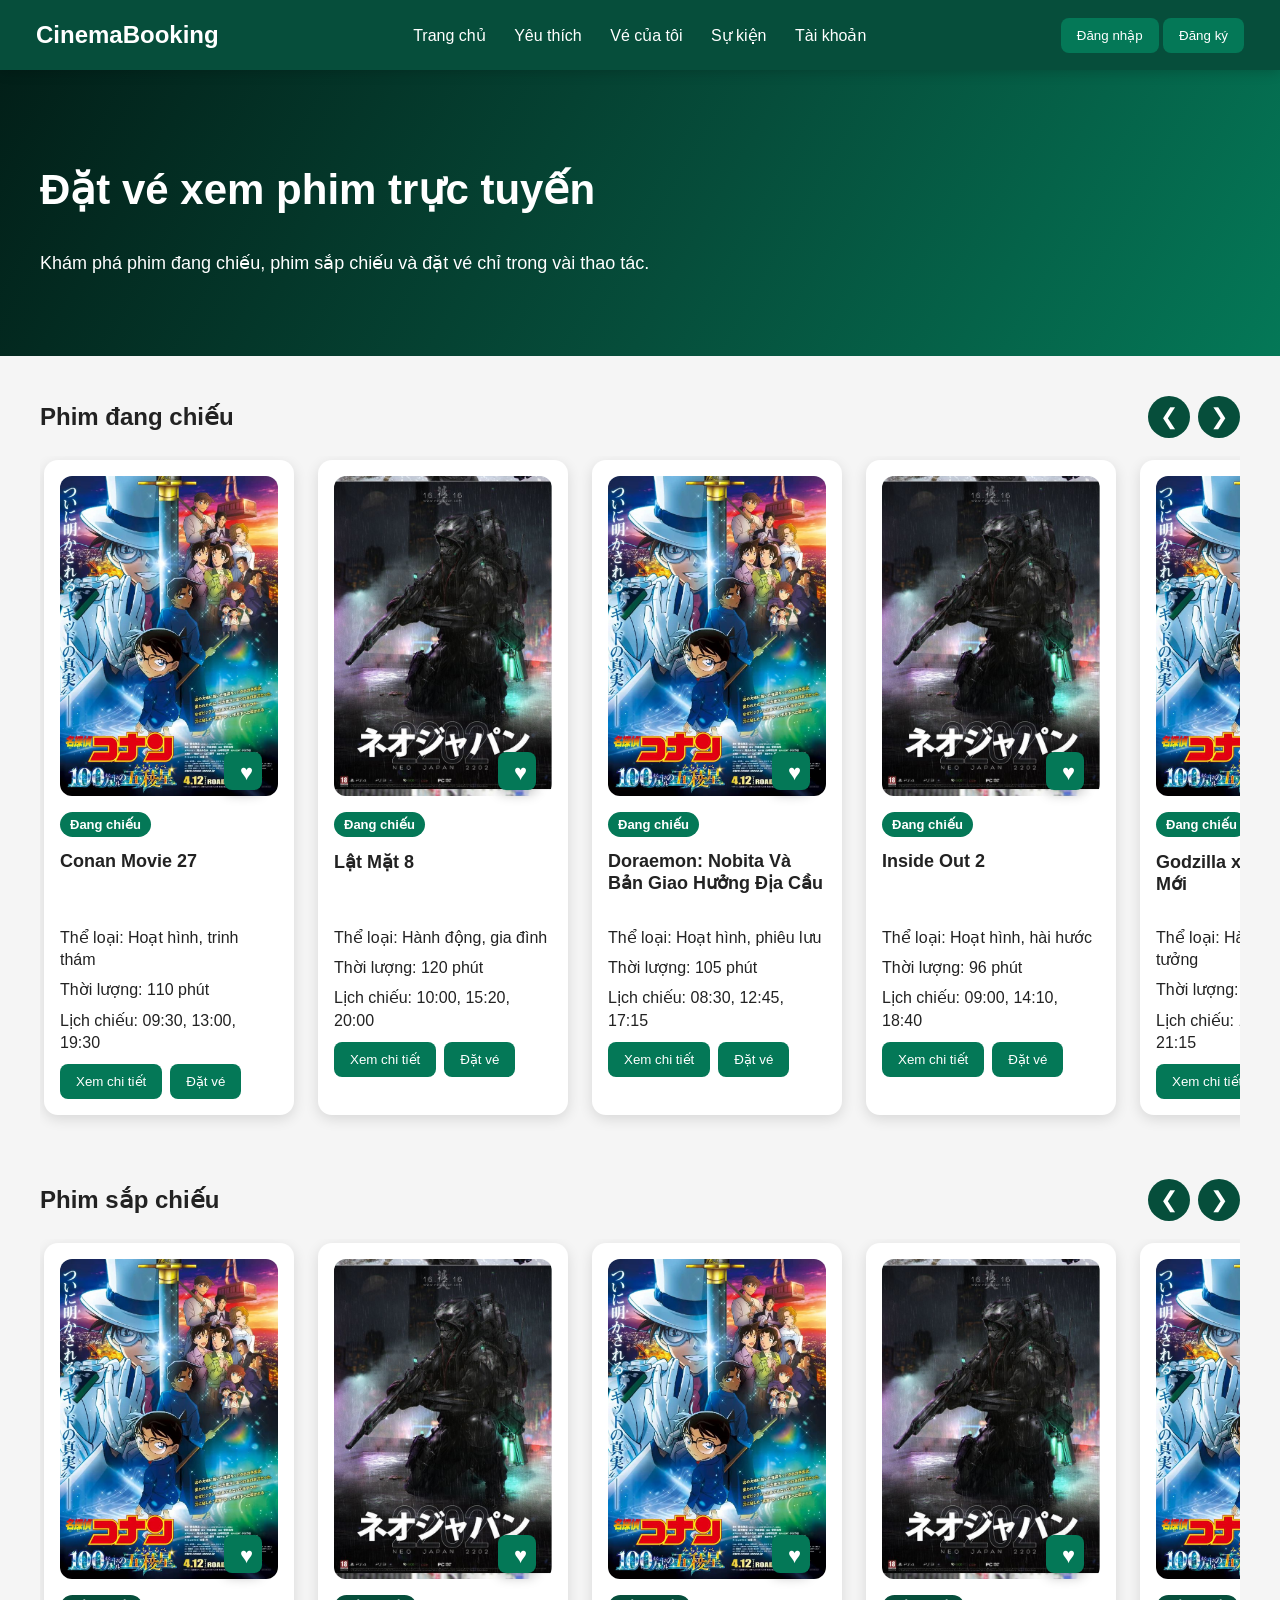
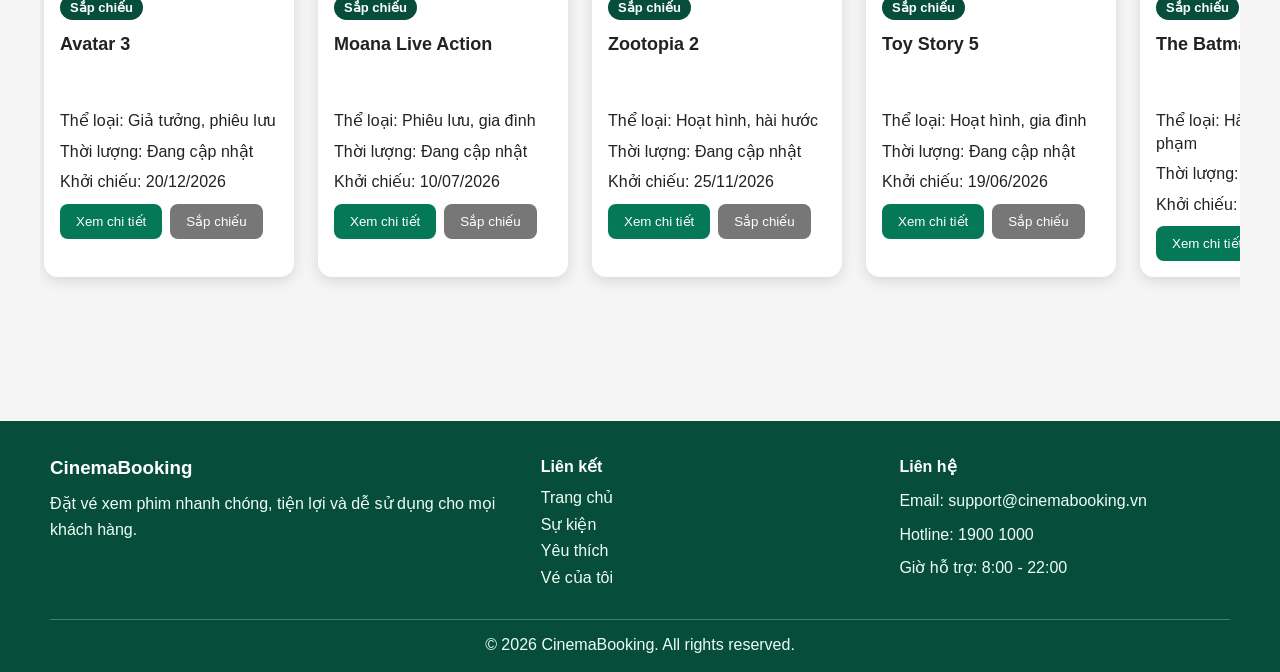
==== user/index.html @ 3aec98d5 "week_1" ====
<!DOCTYPE html>
<html lang="vi">
<head>
  <meta charset="UTF-8">
  <title>Cinema Booking</title>
  <link rel="stylesheet" href="../css/style.css">
  <link rel="stylesheet" href="../css/user.css">
</head>
<body>

<header class="header">
  <div class="logo">CinemaBooking</div>

  <nav>
    <a href="index.html">Trang chủ</a>
    <a href="favorites.html">Yêu thích</a>
    <a href="#" onclick="requireLogin('tickets')">Vé của tôi</a>
    <a href="events.html">Sự kiện</a>
    <a href="#" onclick="requireLogin('profile')">Tài khoản</a>
  </nav>

  <div id="authArea">
    <button onclick="openLoginModal()">Đăng nhập</button>
    <button onclick="openRegisterModal()">Đăng ký</button>
  </div>
</header>

<section class="banner home-hero">
  <div>
    <h1>Đặt vé xem phim trực tuyến</h1>
    <p>Khám phá phim đang chiếu, phim sắp chiếu và đặt vé chỉ trong vài thao tác.</p>
  </div>
</section>

<main class="container">
  <section class="movie-section" id="recentSection">
    <div class="section-heading">
      <h2>Xem gần đây</h2>
    </div>
    <div class="movie-grid" id="recentList"></div>
  </section>

  <section class="movie-section" id="nowShowingSection">
    <div class="section-heading">
      <h2>Phim đang chiếu</h2>
      <div class="carousel-actions">
        <button class="carousel-btn" onclick="scrollMovies('nowShowingList', -1)" aria-label="Lướt phim đang chiếu sang trái">&#10094;</button>
        <button class="carousel-btn" onclick="scrollMovies('nowShowingList', 1)" aria-label="Lướt phim đang chiếu sang phải">&#10095;</button>
      </div>
    </div>

    <div class="movie-carousel">
      <div class="movie-list" id="nowShowingList"></div>
    </div>
  </section>

  <section class="movie-section" id="comingSoonSection">
    <div class="section-heading">
      <h2>Phim sắp chiếu</h2>
      <div class="carousel-actions">
        <button class="carousel-btn" onclick="scrollMovies('comingSoonList', -1)" aria-label="Lướt phim sắp chiếu sang trái">&#10094;</button>
        <button class="carousel-btn" onclick="scrollMovies('comingSoonList', 1)" aria-label="Lướt phim sắp chiếu sang phải">&#10095;</button>
      </div>
    </div>

    <div class="movie-carousel">
      <div class="movie-list" id="comingSoonList"></div>
    </div>
  </section>
</main>

<footer class="footer">
  <div class="footer-content">
    <div>
      <h3>CinemaBooking</h3>
      <p>Đặt vé xem phim nhanh chóng, tiện lợi và dễ sử dụng cho mọi khách hàng.</p>
    </div>
    <div>
      <h4>Liên kết</h4>
      <a href="index.html">Trang chủ</a>
      <a href="events.html">Sự kiện</a>
      <a href="favorites.html">Yêu thích</a>
      <a href="#" onclick="requireLogin('tickets')">Vé của tôi</a>
    </div>
    <div>
      <h4>Liên hệ</h4>
      <p>Email: support@cinemabooking.vn</p>
      <p>Hotline: 1900 1000</p>
      <p>Giờ hỗ trợ: 8:00 - 22:00</p>
    </div>
  </div>
  <div class="footer-bottom">© 2026 CinemaBooking. All rights reserved.</div>
</footer>

<div id="loginModal" class="modal">
  <div class="modal-content">
    <span class="close" onclick="closeModal('loginModal')">&times;</span>
    <h2>Đăng nhập</h2>
    <input type="email" id="loginEmail" placeholder="Email">
    <input type="password" id="loginPassword" placeholder="Mật khẩu">
    <button onclick="login()">Đăng nhập</button>
    <p>Chưa có tài khoản? <a href="#" onclick="switchToRegister()">Đăng ký</a></p>
  </div>
</div>

<div id="registerModal" class="modal">
  <div class="modal-content">
    <span class="close" onclick="closeModal('registerModal')">&times;</span>
    <h2>Đăng ký</h2>
    <input type="text" id="registerName" placeholder="Họ tên">
    <input type="email" id="registerEmail" placeholder="Email">
    <input type="password" id="registerPassword" placeholder="Mật khẩu">
    <button onclick="register()">Đăng ký</button>
    <p>Đã có tài khoản? <a href="#" onclick="switchToLogin()">Đăng nhập</a></p>
  </div>
</div>

<script src="../js/auth.js"></script>
<script src="../js/user.js"></script>
</body>
</html>
---- css/style.css ----
* {
  box-sizing: border-box;
  font-family: Arial, sans-serif;
}

body {
  margin: 0;
  background: #f5f5f5;
  color: #222;
  padding-top: 70px;
}

.header {
  position: fixed;
  top: 0;
  left: 0;
  right: 0;
  height: 70px;
  background: #064e3b;
  color: white;
  display: flex;
  align-items: center;
  justify-content: space-between;
  padding: 0 36px;
  z-index: 1000;
  box-shadow: 0 2px 12px rgba(0,0,0,0.18);
}

.logo {
  font-size: 24px;
  font-weight: bold;
  color: white;
}

.header nav a {
  color: white;
  text-decoration: none;
  margin: 0 12px;
}

.header button,
.movie-card button,
.modal-content button {
  border: none;
  background: #047857;
  color: white;
  padding: 10px 16px;
  border-radius: 8px;
  cursor: pointer;
}

.header button:hover,
.movie-card button:hover,
.modal-content button:hover {
  background: #065f46;
}

.container {
  padding: 40px;
}

.banner {
  padding: 60px 40px;
  background: linear-gradient(120deg, #021f18, #064e3b 55%, #047857);
  color: white;
}

.banner h1 {
  font-size: 42px;
}

.footer {
  background: #064e3b;
  color: #f0fdf4;
  margin-top: 40px;
  padding: 36px 40px 18px;
}

.footer-content {
  display: grid;
  grid-template-columns: 1.4fr 1fr 1fr;
  gap: 28px;
  max-width: 1180px;
  margin: 0 auto;
}

.footer h3,
.footer h4 {
  color: white;
  margin: 0 0 12px;
}

.footer p {
  line-height: 1.6;
  margin: 0 0 8px;
}

.footer a {
  color: #f0fdf4;
  display: block;
  margin-bottom: 8px;
  text-decoration: none;
}

.footer a:hover {
  color: #d9f99d;
}

.footer-bottom {
  border-top: 1px solid rgba(255,255,255,0.25);
  margin: 24px auto 0;
  max-width: 1180px;
  padding-top: 16px;
  text-align: center;
  color: #ecfdf5;
}

@media (max-width: 760px) {
  .footer-content {
    grid-template-columns: 1fr;
  }
}
---- css/user.css ----
.home-hero {
  display: flex;
  align-items: center;
  min-height: 240px;
}

.home-hero p {
  max-width: 720px;
  font-size: 18px;
  line-height: 1.6;
}

.movie-section {
  margin-bottom: 46px;
}

.section-heading {
  display: flex;
  align-items: center;
  justify-content: space-between;
  gap: 16px;
  margin-bottom: 18px;
}

.section-heading h2 {
  margin: 0;
}

.carousel-actions {
  display: flex;
  gap: 8px;
}

.carousel-btn {
  width: 42px;
  height: 42px;
  border: none;
  border-radius: 50%;
  background: #064e3b;
  color: white;
  font-size: 22px;
  cursor: pointer;
}

.carousel-btn:hover {
  background: #047857;
}

.movie-carousel {
  overflow: hidden;
  width: 100%;
}

.movie-list {
  display: flex;
  gap: 24px;
  flex-wrap: nowrap;
  overflow-x: auto;
  scroll-behavior: smooth;
  scrollbar-width: none;
  padding: 4px 4px 18px;
}

.movie-list::-webkit-scrollbar {
  display: none;
}

.movie-card {
  flex: 0 0 250px;
  background: white;
  border-radius: 14px;
  padding: 16px;
  box-shadow: 0 4px 14px rgba(0,0,0,0.12);
}

.movie-card img {
  width: 100%;
  height: 320px;
  object-fit: cover;
  border-radius: 12px;
  background: #ddd;
}

.poster-wrap {
  position: relative;
}

.favorite-btn {
  position: absolute;
  bottom: 10px;
  right: 10px;
  width: 38px;
  height: 38px;
  margin: 0;
  border: none;
  border-radius: 50%;
  background: rgba(255,255,255,0.9);
  color: #777;
  font-size: 22px;
  line-height: 1;
  cursor: pointer;
  box-shadow: 0 4px 12px rgba(0,0,0,0.25);
}

.favorite-btn:hover,
.favorite-btn.active {
  color: #047857;
  background: white;
}

.movie-card h3 {
  margin: 14px 0 8px;
  min-height: 68px;
  font-size: 18px;
}

.movie-card p {
  margin: 8px 0;
  line-height: 1.4;
}

.movie-card button {
  margin-right: 6px;
  margin-top: 8px;
}

.movie-card button:disabled {
  background: #777;
  cursor: not-allowed;
}

.movie-grid {
  display: grid;
  grid-template-columns: repeat(auto-fill, minmax(250px, 1fr));
  gap: 24px;
}

.movie-status {
  display: inline-block;
  margin-top: 12px;
  padding: 5px 10px;
  border-radius: 999px;
  font-size: 13px;
  font-weight: bold;
}

.status-now {
  background: #047857;
  color: white;
}

.status-soon {
  background: #064e3b;
  color: white;
}

.movie-actions {
  display: flex;
  flex-wrap: wrap;
  gap: 8px;
  margin-top: 10px;
}

.movie-actions button {
  margin: 0;
}

.secondary-btn {
  background: #333 !important;
}

.secondary-btn:hover {
  background: #555 !important;
}

.empty-state {
  display: none;
  background: white;
  padding: 24px;
  border-radius: 12px;
  text-align: center;
  box-shadow: 0 4px 14px rgba(0,0,0,0.1);
}

.empty-message {
  grid-column: 1 / -1;
  background: white;
  border-radius: 12px;
  box-shadow: 0 4px 14px rgba(0,0,0,0.1);
  color: #444;
  margin: 0;
  padding: 22px;
}

.movie-detail {
  display: grid;
  grid-template-columns: 280px minmax(0, 1fr);
  gap: 28px;
  background: white;
  padding: 24px;
  border-radius: 12px;
  box-shadow: 0 4px 14px rgba(0,0,0,0.12);
}

.movie-detail img {
  width: 100%;
  height: 380px;
  object-fit: cover;
  border-radius: 12px;
  background: #ddd;
}

.movie-detail .poster-wrap img {
  height: 380px;
}

.movie-detail h1 {
  margin: 14px 0;
}

.movie-detail p {
  line-height: 1.6;
}

.modal {
  position: fixed;
  top: 0;
  left: 0;
  width: 100%;
  height: 100%;
  background: rgba(0,0,0,0.65);
  display: none;
  align-items: center;
  justify-content: center;
  z-index: 1000;
}

.modal-content {
  width: 380px;
  background: white;
  padding: 28px;
  border-radius: 16px;
  position: relative;
}

.modal-content h2 {
  text-align: center;
}

.modal-content input {
  width: 100%;
  padding: 12px;
  margin: 10px 0;
  border: 1px solid #ccc;
  border-radius: 8px;
}

.modal-content button {
  width: 100%;
  margin-top: 12px;
}

.close {
  position: absolute;
  right: 18px;
  top: 12px;
  font-size: 28px;
  cursor: pointer;
}

.page-panel {
  max-width: 760px;
  background: white;
  padding: 24px;
  border-radius: 12px;
  box-shadow: 0 4px 14px rgba(0,0,0,0.12);
}

.page-panel input {
  display: block;
  width: 100%;
  max-width: 420px;
  padding: 12px;
  margin: 10px 0;
  border: 1px solid #ccc;
  border-radius: 8px;
}

.page-panel button {
  border: none;
  background: #047857;
  color: white;
  padding: 10px 16px;
  border-radius: 8px;
  cursor: pointer;
}

.page-panel button:hover {
  background: #065f46;
}

@media (max-width: 640px) {
  .movie-detail {
    grid-template-columns: 1fr;
  }

  .section-heading {
    align-items: flex-start;
    flex-direction: column;
  }

  .movie-card {
    flex-basis: 220px;
  }

  .movie-card img {
    height: 285px;
  }
}
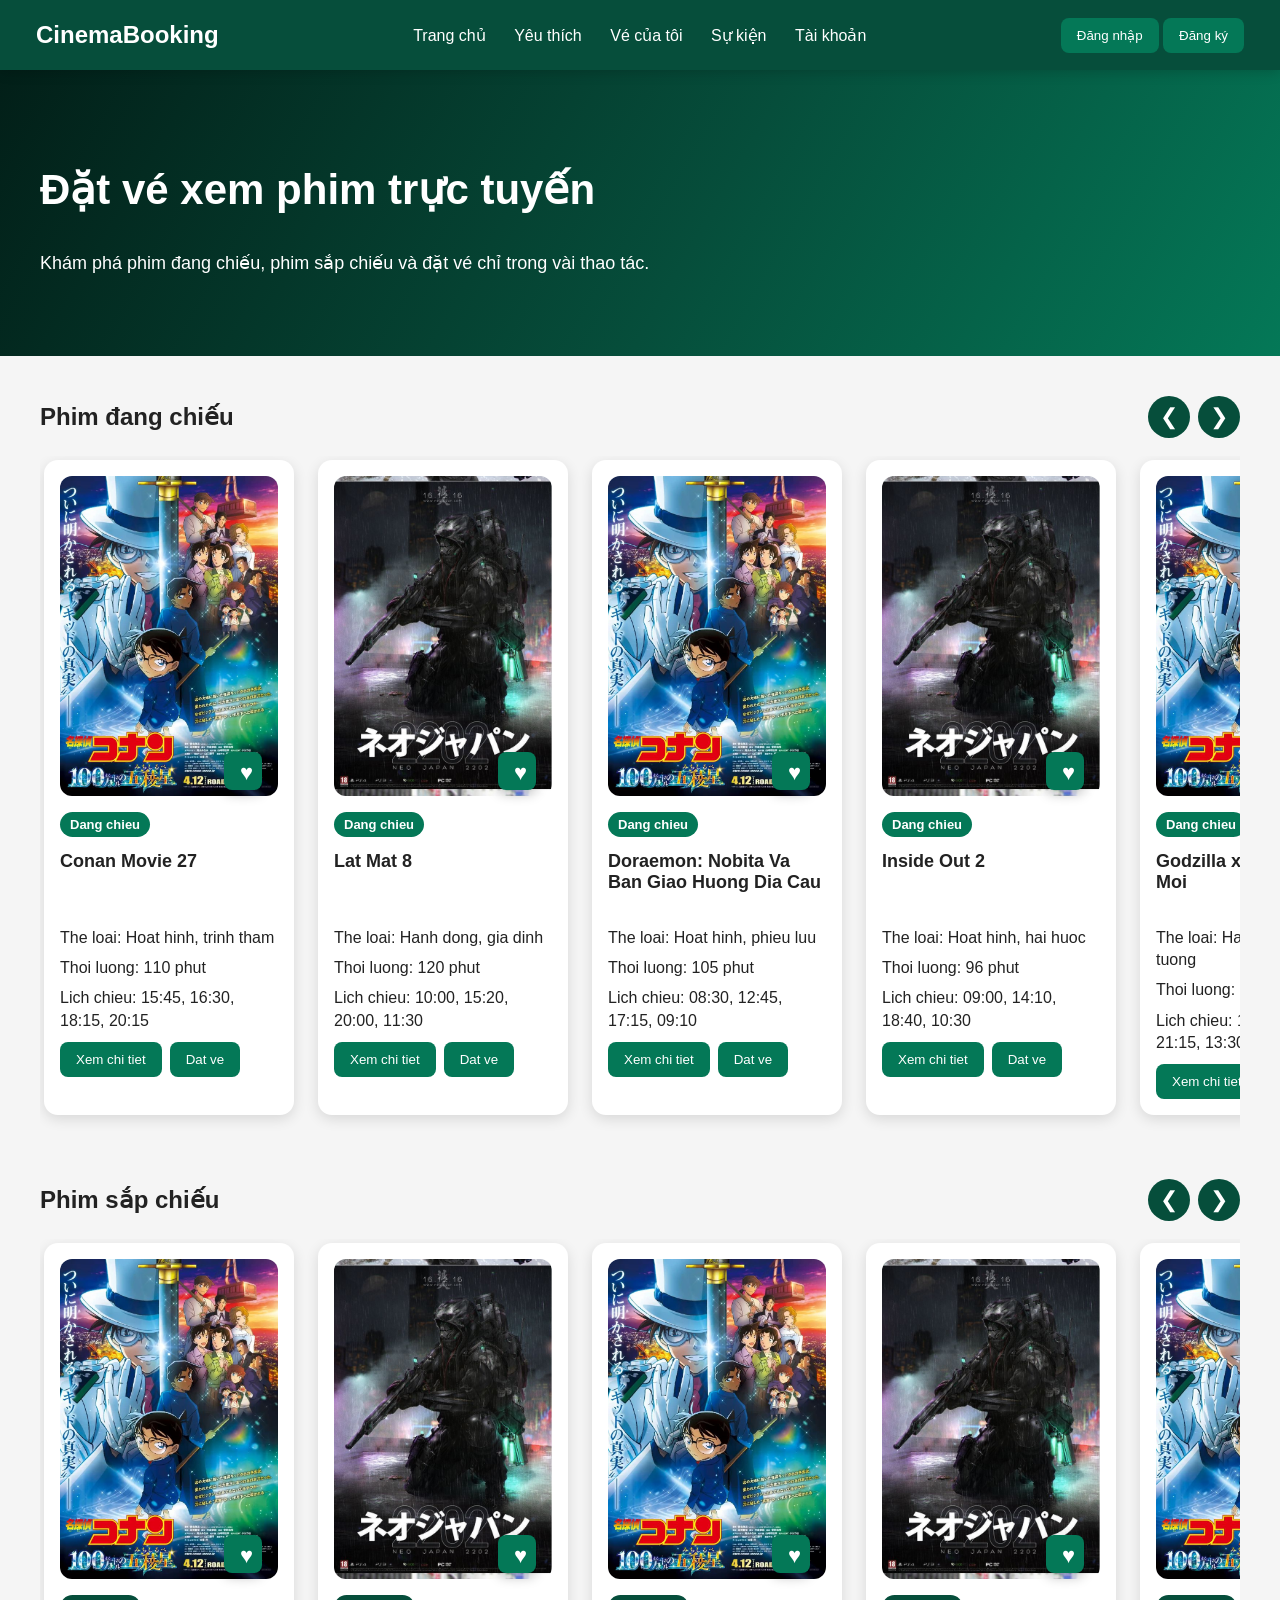
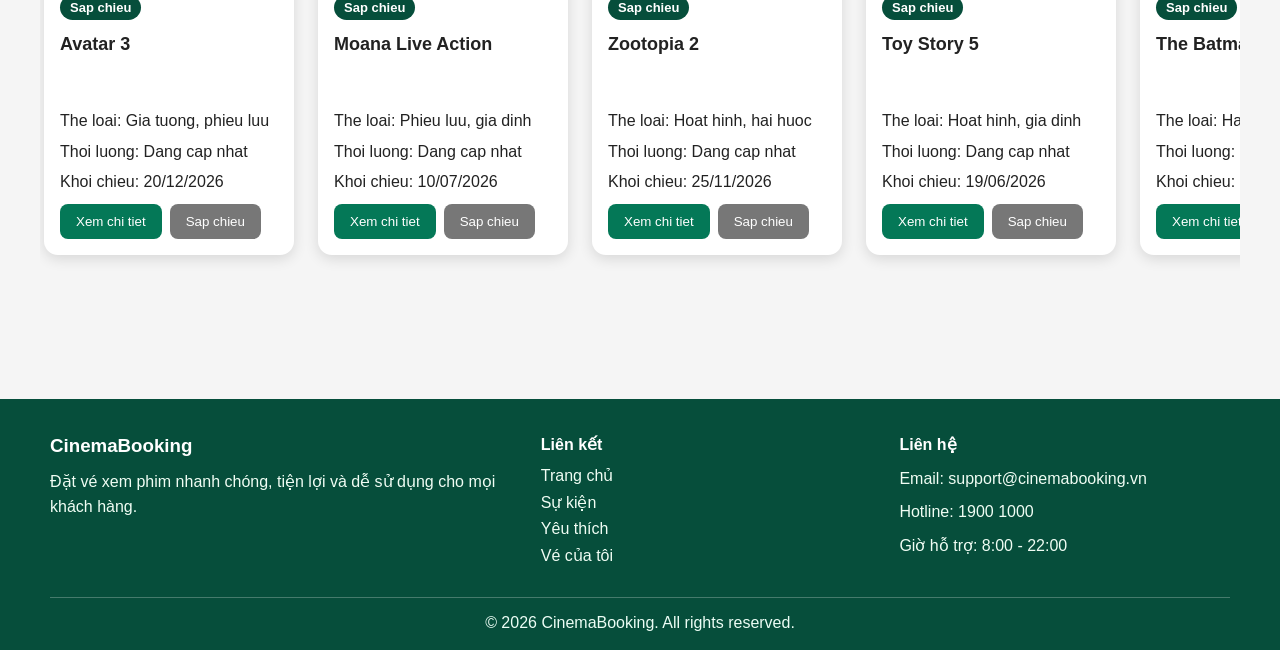
==== commit 77df006a: "Add movie schedules and admin movie management" ====
--- a/user/index.html
+++ b/user/index.html
@@ -116,6 +116,7 @@
 </div>
 
 <script src="../js/auth.js"></script>
+<script src="../js/admin.js"></script>
 <script src="../js/user.js"></script>
 </body>
 </html>
--- a/css/style.css
+++ b/css/style.css
@@ -115,8 +115,108 @@
   color: #ecfdf5;
 }
 
+.admin-panel {
+  background: white;
+  border-radius: 10px;
+  box-shadow: 0 4px 14px rgba(0,0,0,0.1);
+  margin-bottom: 28px;
+  padding: 22px;
+}
+
+.admin-form {
+  display: grid;
+  grid-template-columns: repeat(4, minmax(0, 1fr));
+  gap: 12px;
+}
+
+.admin-form input,
+.admin-form select,
+.admin-form textarea {
+  border: 1px solid #ccc;
+  border-radius: 8px;
+  padding: 10px;
+}
+
+.admin-form textarea {
+  grid-column: span 2;
+  min-height: 86px;
+  resize: vertical;
+}
+
+.admin-check {
+  display: flex;
+  align-items: center;
+  gap: 8px;
+}
+
+.admin-form-actions {
+  display: flex;
+  gap: 10px;
+  grid-column: 1 / -1;
+}
+
+.admin-form-actions button,
+.admin-actions button {
+  border: none;
+  background: #047857;
+  color: white;
+  border-radius: 8px;
+  cursor: pointer;
+  padding: 9px 12px;
+}
+
+.admin-form-actions button:hover,
+.admin-actions button:hover {
+  background: #065f46;
+}
+
+.admin-actions .danger-btn {
+  background: #b91c1c;
+}
+
+.admin-actions .danger-btn:hover {
+  background: #991b1b;
+}
+
+.admin-table-wrap {
+  overflow-x: auto;
+}
+
+.admin-table {
+  width: 100%;
+  border-collapse: collapse;
+  min-width: 980px;
+}
+
+.admin-table th,
+.admin-table td {
+  border-bottom: 1px solid #ddd;
+  padding: 12px;
+  text-align: left;
+  vertical-align: top;
+}
+
+.admin-table th {
+  background: #f0fdf4;
+  color: #064e3b;
+}
+
+.admin-actions {
+  display: flex;
+  flex-wrap: wrap;
+  gap: 8px;
+}
+
 @media (max-width: 760px) {
   .footer-content {
     grid-template-columns: 1fr;
   }
-}
+
+  .admin-form {
+    grid-template-columns: 1fr;
+  }
+
+  .admin-form textarea {
+    grid-column: span 1;
+  }
+}
--- a/css/user.css
+++ b/css/user.css
@@ -260,6 +260,141 @@
   margin-top: 12px;
 }
 
+.schedule-modal {
+  position: fixed;
+  inset: 0;
+  display: none;
+  align-items: center;
+  justify-content: center;
+  background: rgba(0,0,0,0.72);
+  z-index: 1400;
+  padding: 24px;
+}
+
+.schedule-content {
+  width: min(1250px, 100%);
+  min-height: 560px;
+  background: white;
+  color: #20242a;
+  box-shadow: 0 18px 50px rgba(0,0,0,0.35);
+}
+
+.schedule-header {
+  display: flex;
+  align-items: center;
+  justify-content: space-between;
+  border-bottom: 1px solid #ddd;
+  padding: 18px 20px;
+}
+
+.schedule-header h2 {
+  margin: 0;
+  font-size: 24px;
+}
+
+.schedule-close {
+  border: 0;
+  background: transparent;
+  color: #777;
+  cursor: pointer;
+  font-size: 36px;
+  line-height: 1;
+}
+
+.schedule-content h3 {
+  margin: 24px 0 22px;
+  text-align: center;
+  font-size: 34px;
+}
+
+.schedule-days {
+  display: flex;
+  gap: 28px;
+  border-bottom: 1px solid #ccc;
+  margin: 0 32px;
+}
+
+.schedule-day {
+  min-width: 142px;
+  border: 0;
+  border-bottom: 3px solid transparent;
+  background: white;
+  color: #111;
+  cursor: pointer;
+  padding: 8px 0 10px;
+  text-align: center;
+}
+
+.schedule-day.active {
+  border-bottom-color: #0068b7;
+  color: #0068b7;
+}
+
+.schedule-day strong {
+  font-size: 48px;
+  line-height: 1;
+}
+
+.schedule-day span {
+  font-size: 16px;
+  font-weight: bold;
+}
+
+.schedule-format {
+  margin: 46px 32px 16px;
+  font-size: 22px;
+  font-weight: bold;
+}
+
+.schedule-times {
+  display: flex;
+  flex-wrap: wrap;
+  gap: 22px 38px;
+  margin: 0 32px;
+}
+
+.schedule-time {
+  width: 118px;
+  height: 72px;
+  border: 0;
+  background: #e2e2e2;
+  color: #111;
+  cursor: pointer;
+}
+
+.schedule-time.late {
+  background: #b9cdeb;
+}
+
+.schedule-time strong,
+.schedule-time small {
+  display: block;
+}
+
+.schedule-time strong {
+  font-size: 16px;
+  margin-bottom: 8px;
+}
+
+.schedule-time small {
+  font-size: 13px;
+  font-weight: bold;
+}
+
+.late-note {
+  display: flex;
+  align-items: center;
+  gap: 8px;
+  margin: 18px 32px;
+  font-size: 18px;
+}
+
+.late-note span {
+  width: 30px;
+  height: 20px;
+  background: #b9cdeb;
+}
+
 .close {
   position: absolute;
   right: 18px;
@@ -316,4 +451,27 @@
   .movie-card img {
     height: 285px;
   }
-}
+
+  .schedule-content {
+    min-height: auto;
+  }
+
+  .schedule-days,
+  .schedule-times {
+    margin-left: 18px;
+    margin-right: 18px;
+  }
+
+  .schedule-days {
+    gap: 14px;
+    overflow-x: auto;
+  }
+
+  .schedule-day {
+    min-width: 104px;
+  }
+
+  .schedule-day strong {
+    font-size: 34px;
+  }
+}
